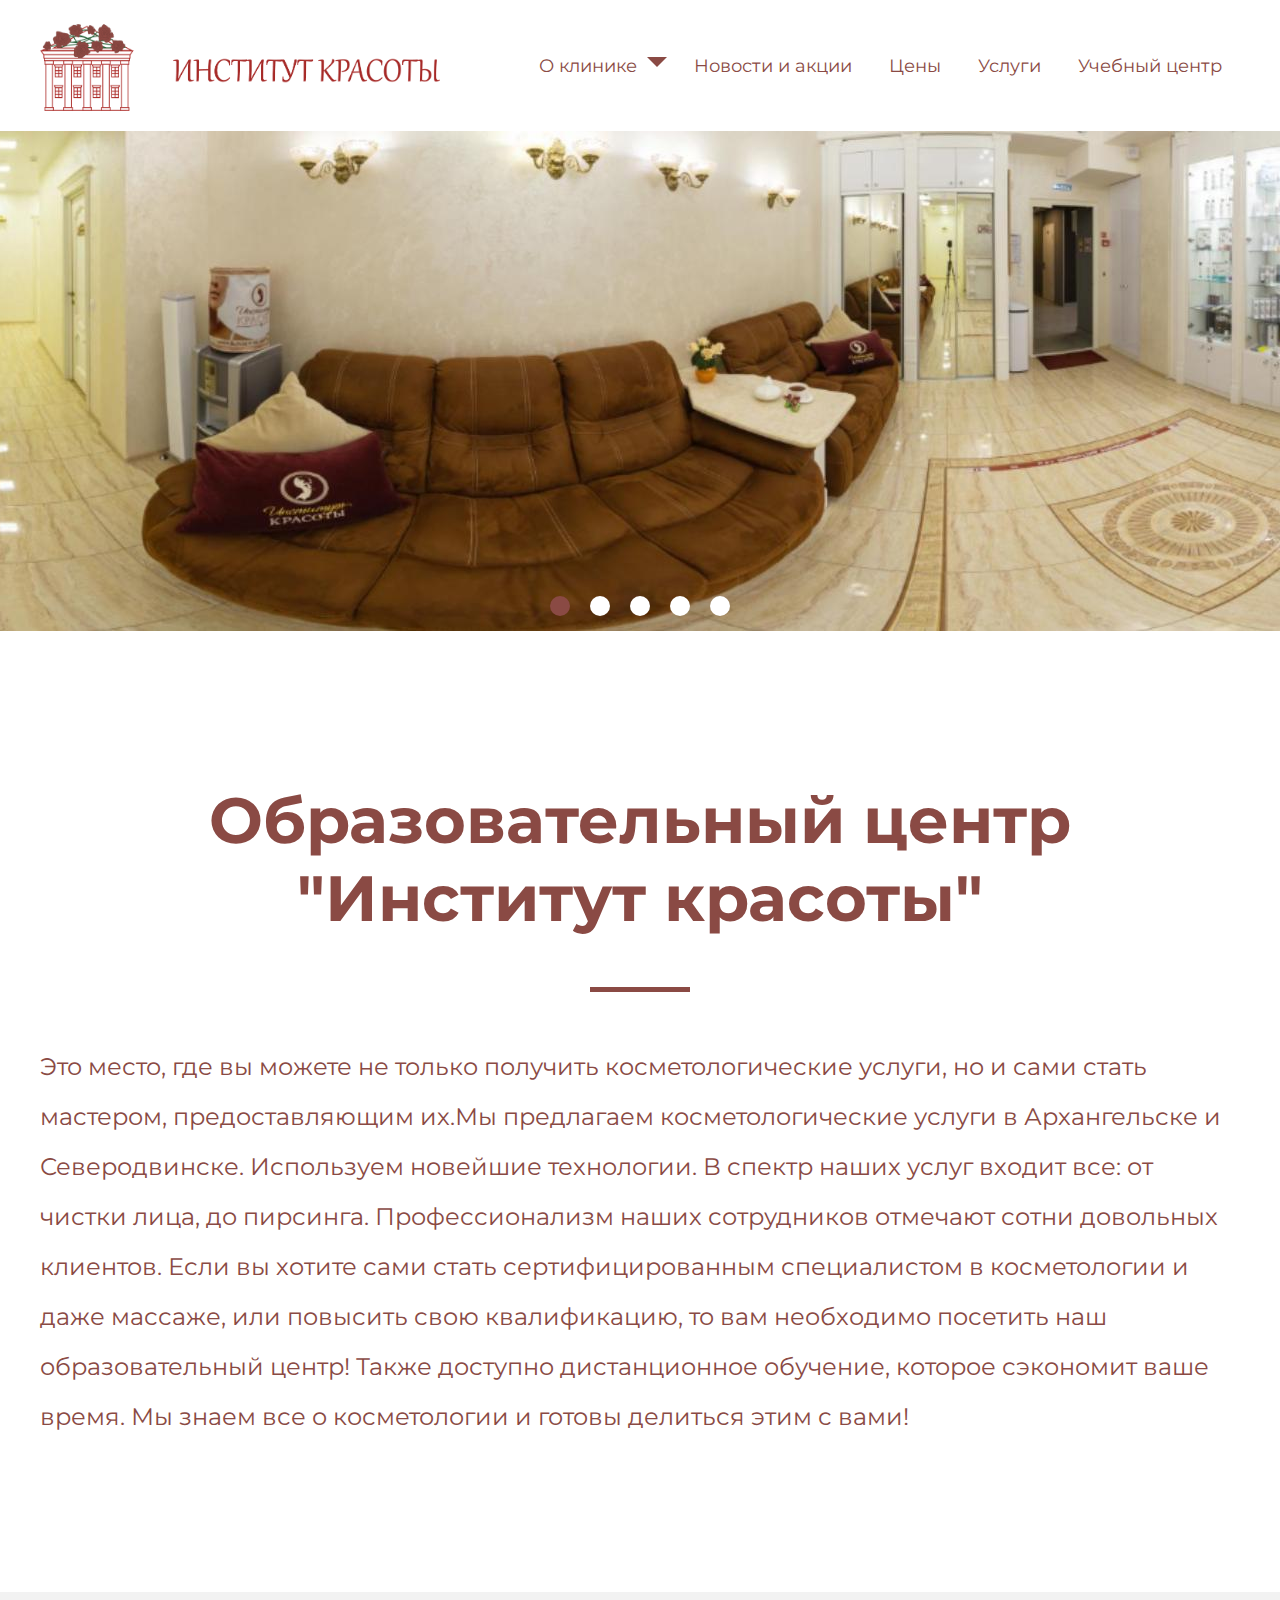
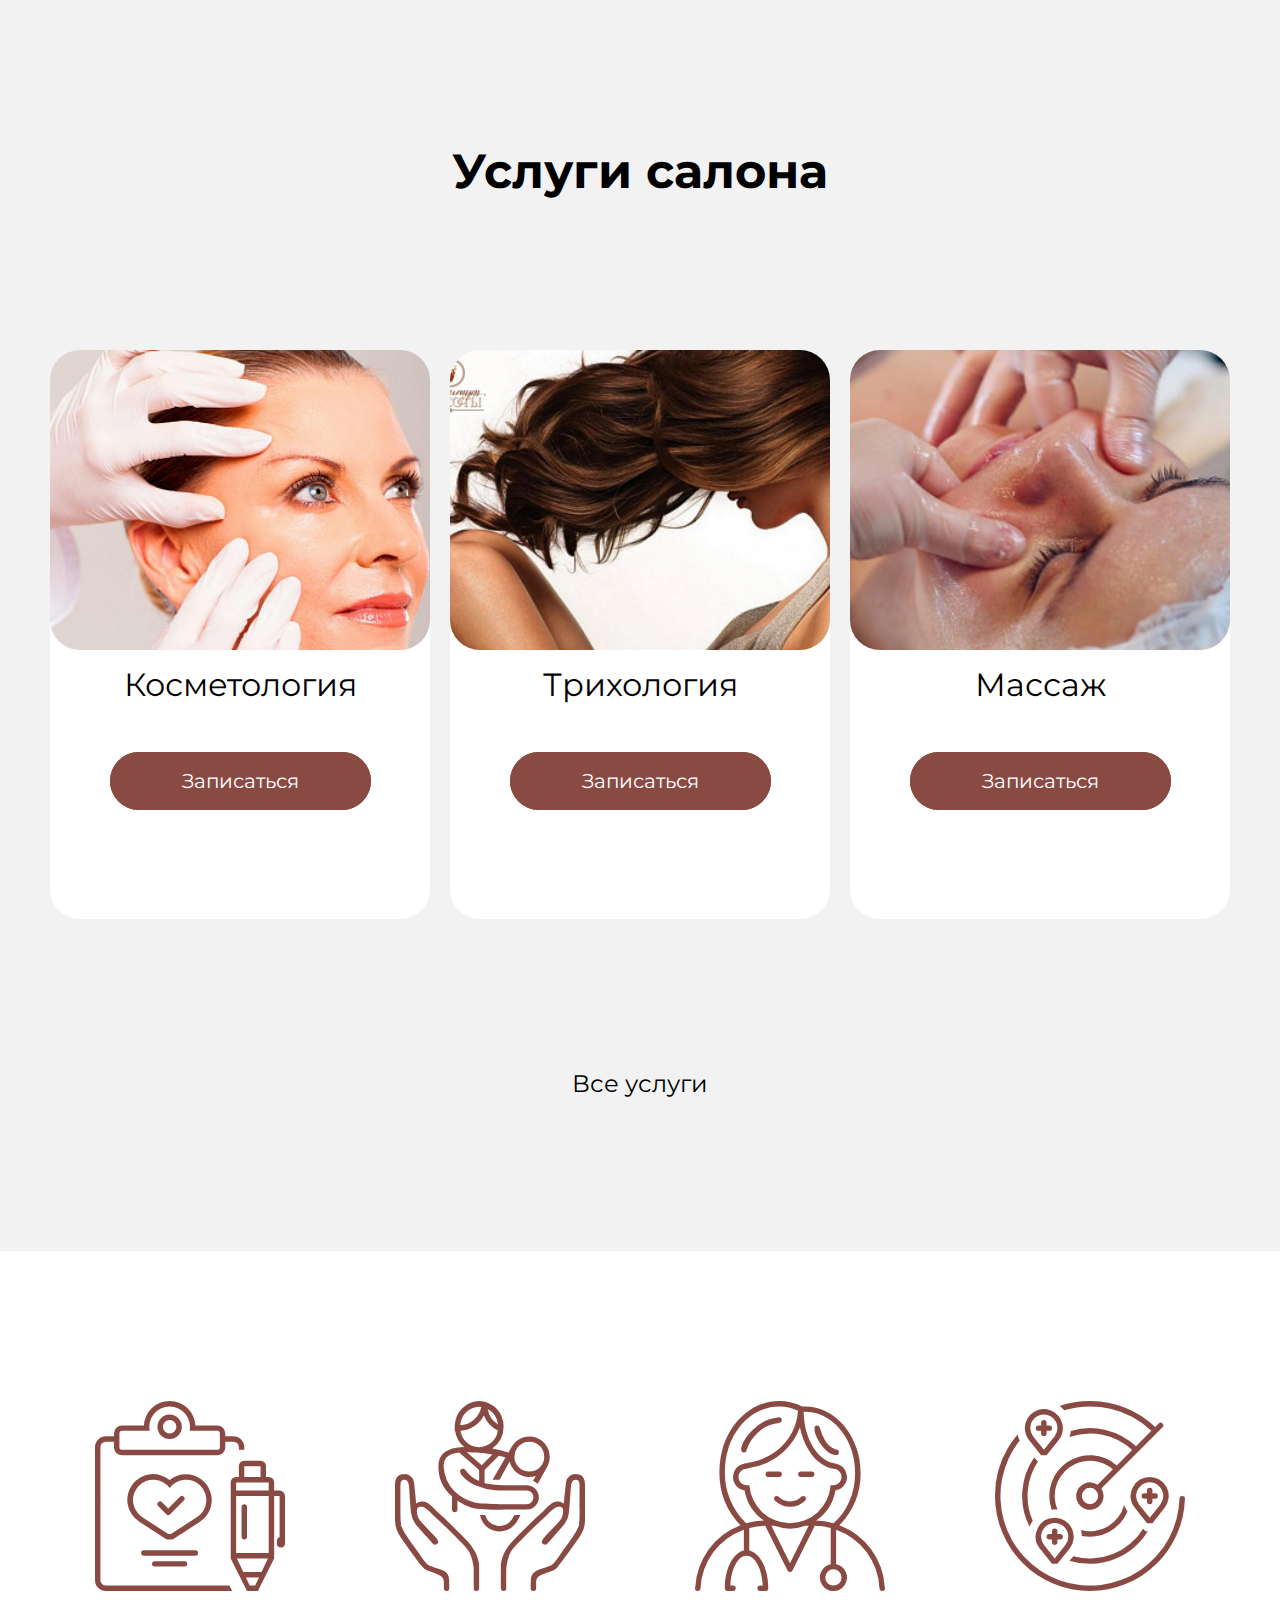
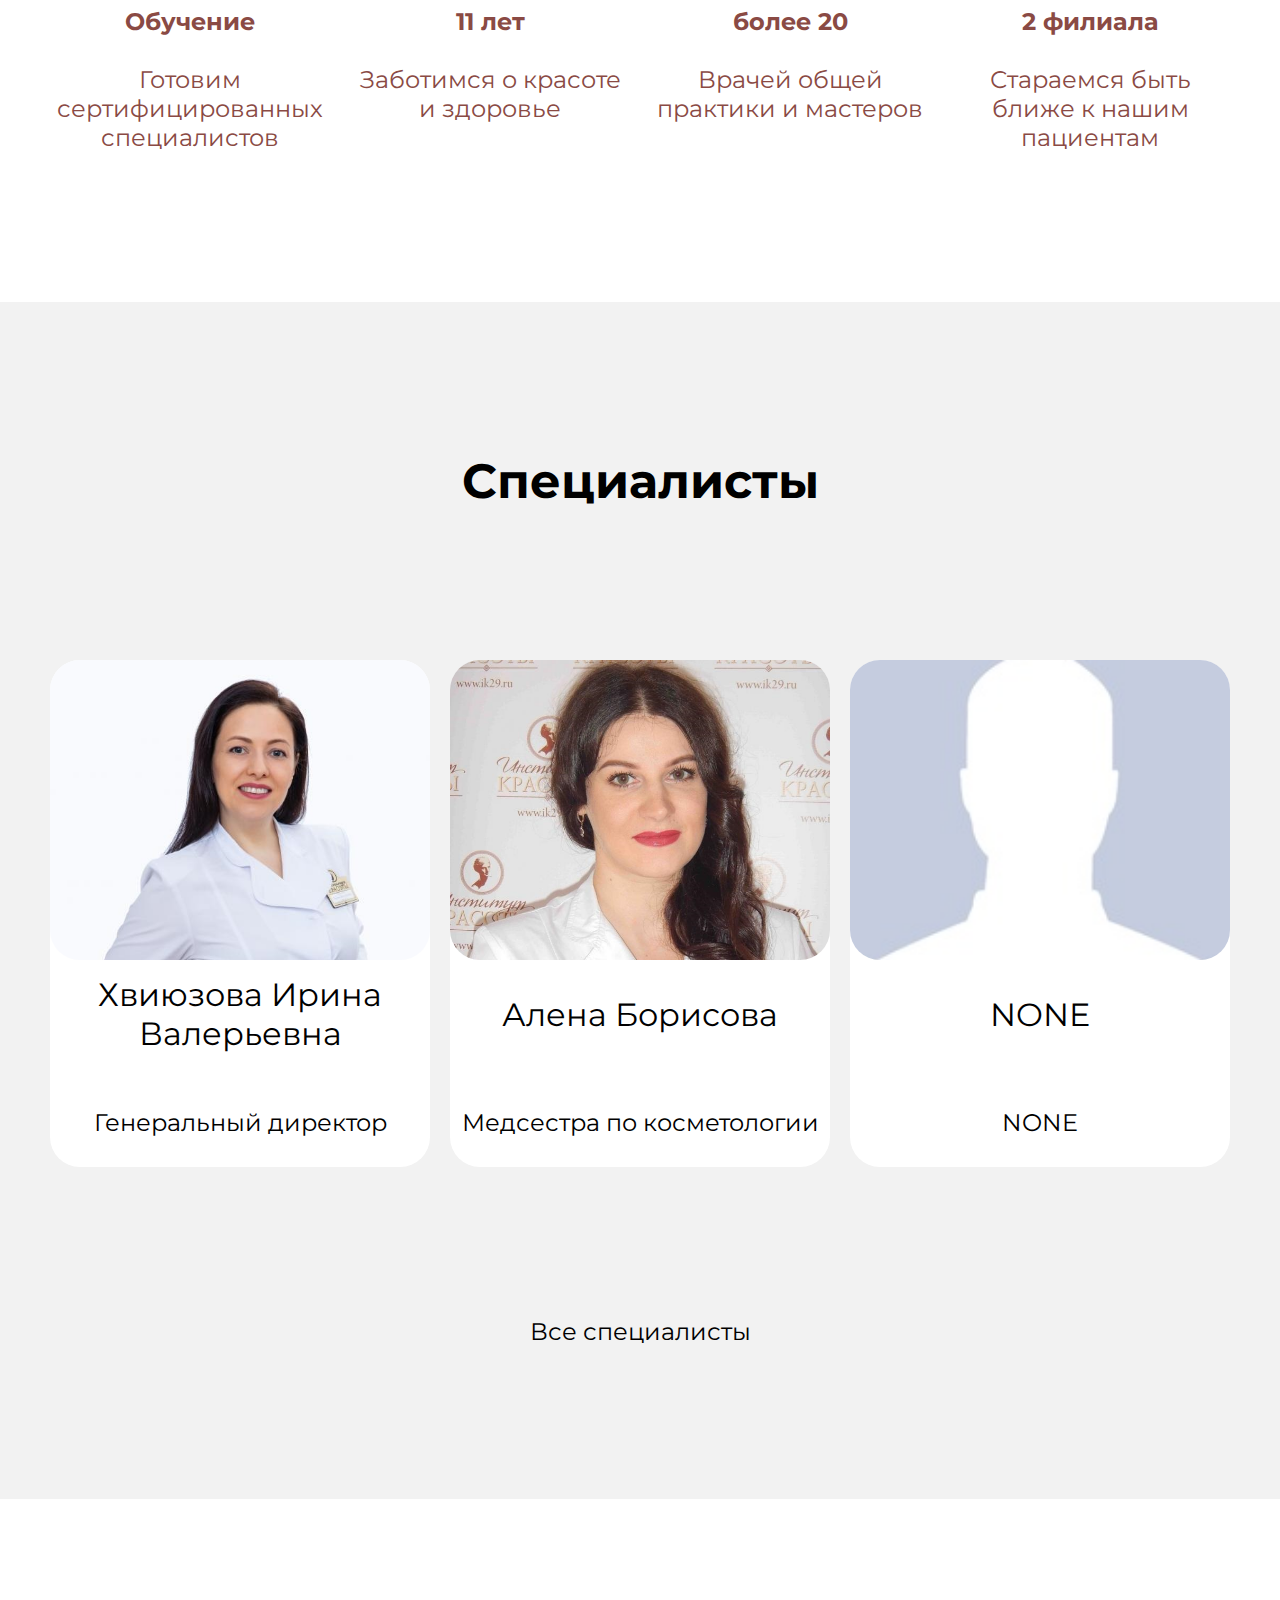
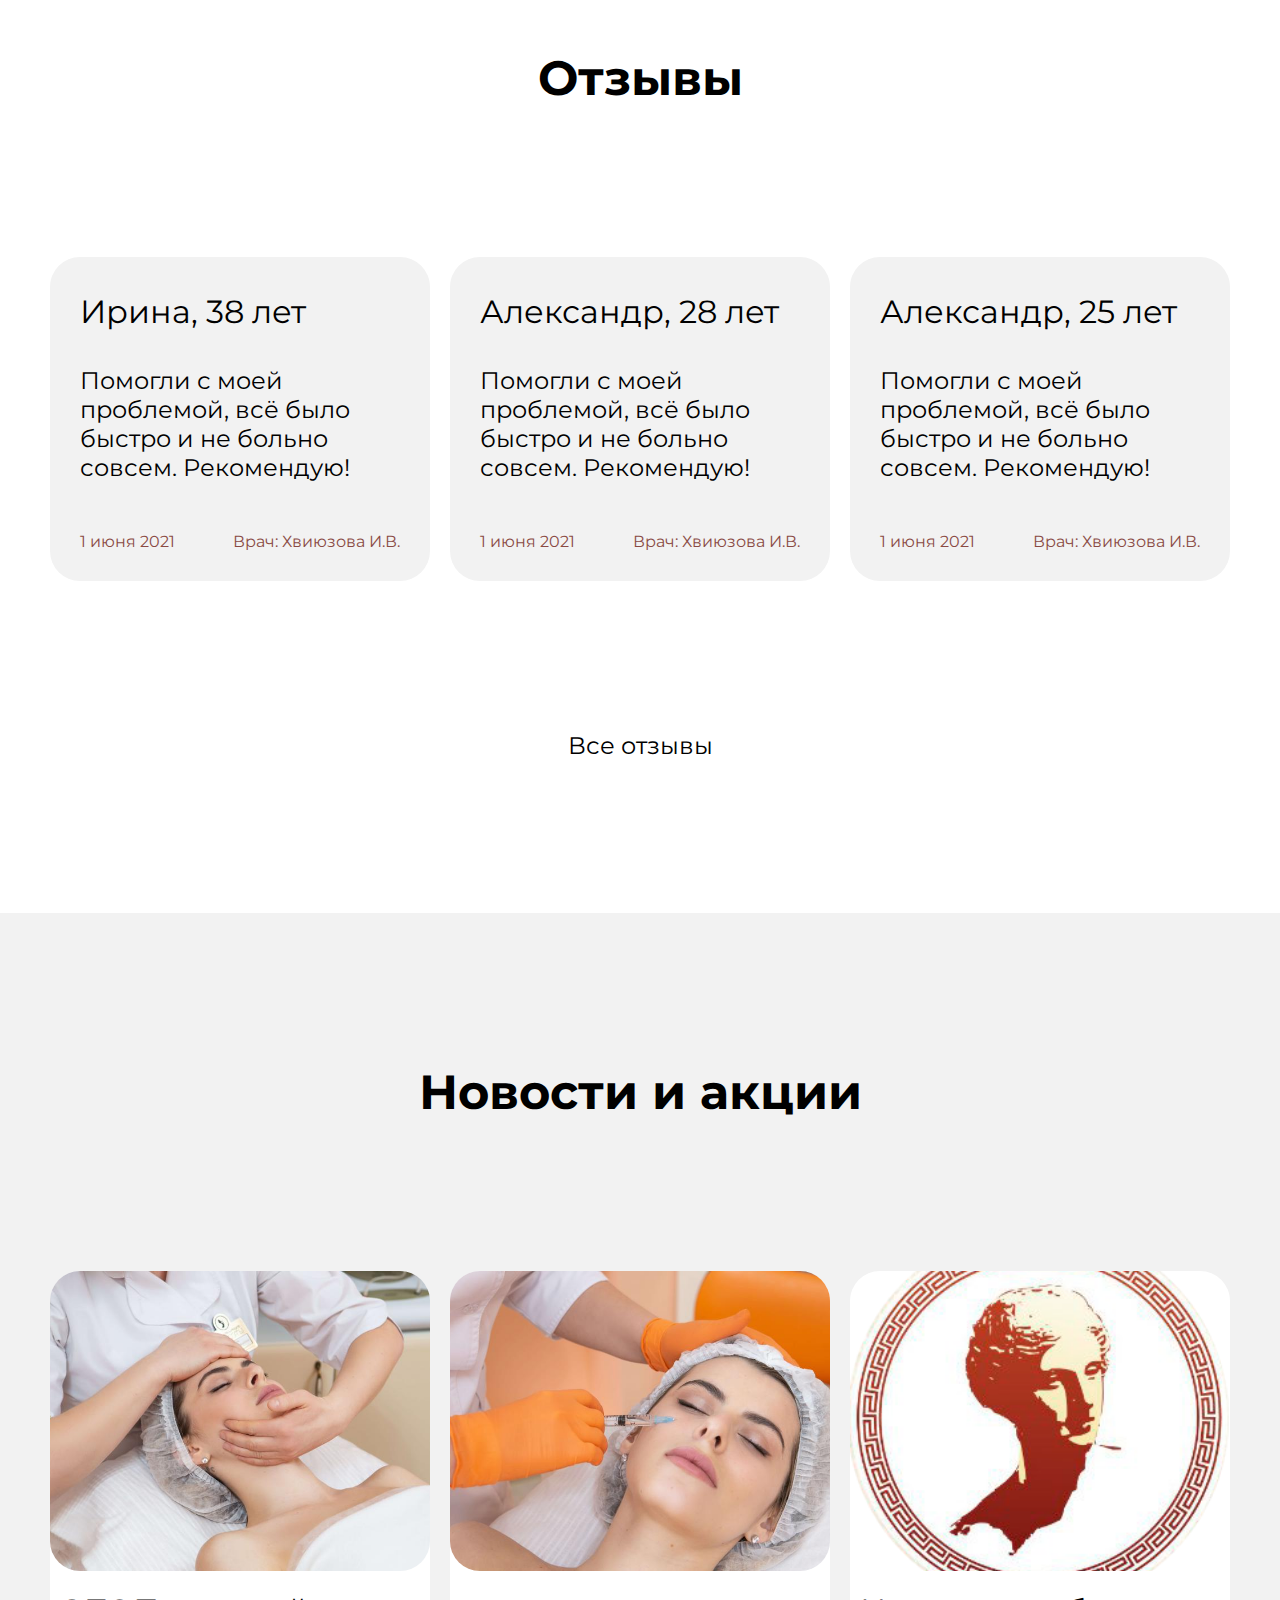
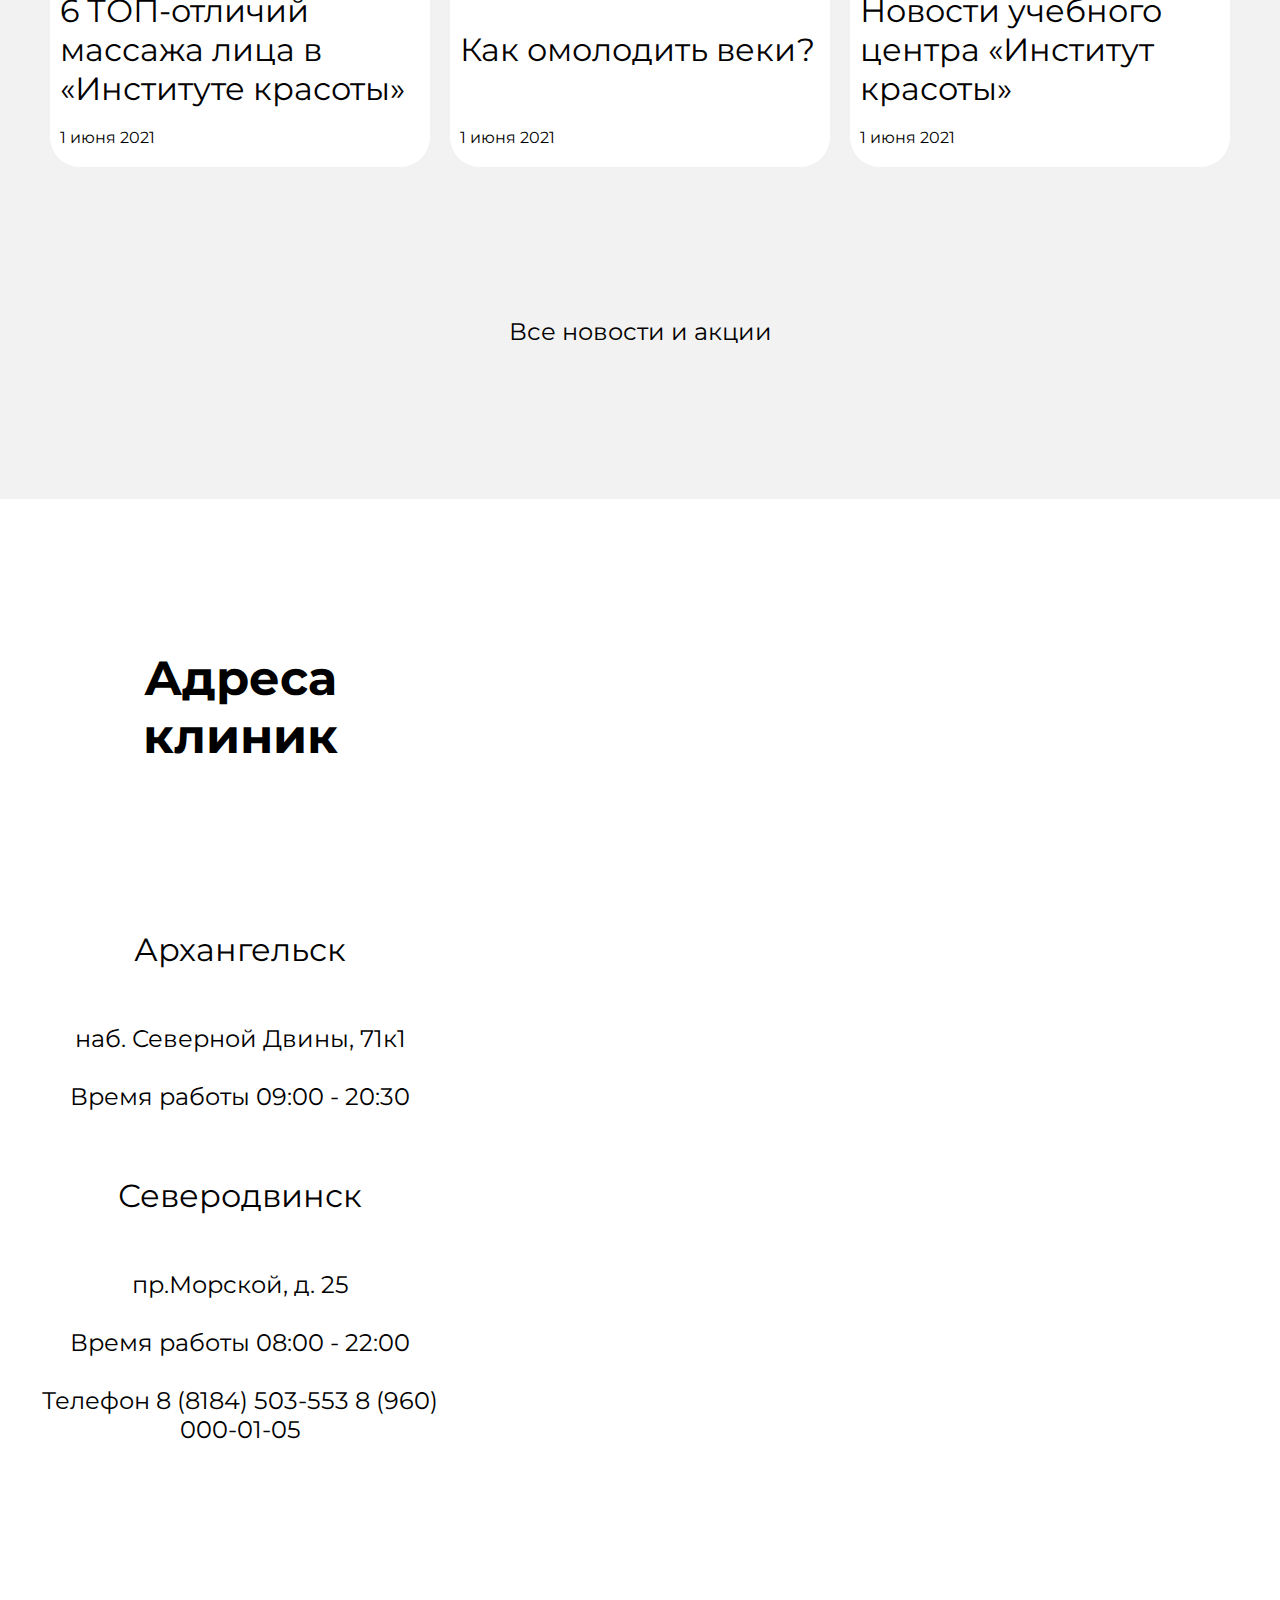
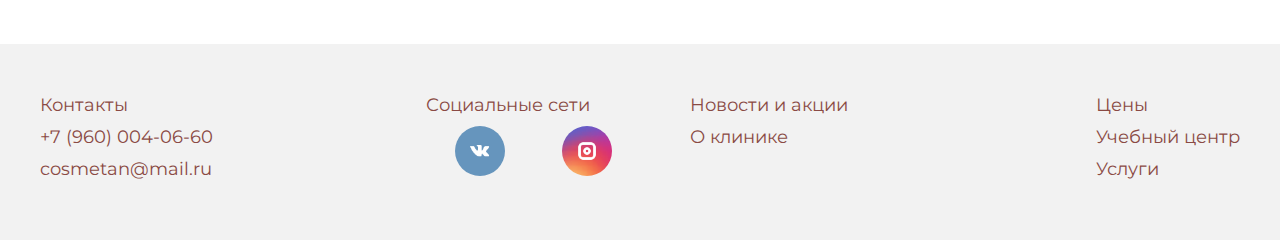
==== index.html @ d661db5d "bugfix2" ====
<!DOCTYPE html>
<html lang="en">
<head>
    <meta charset="UTF-8">
    <meta http-equiv="X-UA-Compatible" content="IE=edge">
    <link rel="stylesheet" href="style.css">
    <link rel="preconnect" href="https://fonts.googleapis.com">
    <link rel="preconnect" href="https://fonts.gstatic.com" crossorigin>
    <link href="https://fonts.googleapis.com/css2?family=Lato:wght@100&family=Montserrat:wght@400;900&display=swap" rel="stylesheet">
    <meta name="viewport" content="width=device-width, initial-scale=1.0">
    <title>Главная</title>
</head>
<body>
    <header>
        <div class="contentup">
            <div class="logo">
                <a href="main.html" class="main_logo"><img src="img/лого.png" alt=""></a>
             </div>
            <nav>
                <ul>
                    <li class="dropdown">
                        <a class="dropbtn" href="#">О клинике</a>
                        <div class="drop-cont">
                            <a href="#about">О клинике</a>
                            <a href="#spec">Специалисты</a>
                            <a href="#adv">Преимущества</a>
                        </div>
                    </li>
                    <li>
                        <a class="def" href="#news">Новости и акции</a>
                    </li>
                    <li>
                        <a class="def" href="">Цены</a>
                    </li>
                    <li>
                        <a class="def" href="#serv">Услуги</a>
                    </li>
                    <li>
                        <a class="def" href="">Учебный центр</a>
                    </li>
                </ul>
            </nav>
        </div>
    </header>

    <section class="container">
        <div class="slider">
            <div class="slider-line">
              <img src="img/image1.jpg" alt="Slide 1">
              <img src="img/image2.jpg" alt="Slide 2">
              <img src="img/image3.jpg" alt="Slide 3">
              <img src="img/image4.jpg" alt="Slide 3">
              <img src="img/image5.jpg" alt="Slide 3">
            </div>
            <div id="navLinks">
                <ul>
                    <li class="itemLinks" id="one"></li>
                    <li class="itemLinks" id="two"></li>
                    <li class="itemLinks" id="three"></li>
                    <li class="itemLinks" id="four"></li>
                    <li class="itemLinks" id="five"></li>
                </ul>
            </div>
        </div>
    </section>

    <section class="aboutCompany" id="about">
        <div class="content">
            <h1>Образовательный центр "Институт красоты"</h1>
            <div class="hr"></div>
            <p>Это место, где вы можете не только получить косметологические услуги, но и сами стать мастером, предоставляющим их.Мы предлагаем косметологические услуги в Архангельске и Северодвинске. Используем новейшие технологии. В спектр наших услуг входит все: от чистки лица, до пирсинга. Профессионализм наших сотрудников отмечают сотни довольных клиентов. Если вы хотите сами стать сертифицированным специалистом в косметологии и даже массаже, или повысить свою квалификацию, то вам необходимо посетить наш образовательный центр! Также доступно дистанционное обучение, которое сэкономит ваше время. Мы знаем все о косметологии и готовы делиться этим с вами!</p>
        </div>
    </section>

    <section class="services" id="serv">
        <div class="content" id="grey">
            <h2>Услуги салона</h2>
            <div class="cards">
                <div class="card">
                    <div class="card-img">
                        <img src="img/card-img-1.jpeg" alt="">
                    </div>
                    <div class="card-h">
                        <h3>Косметология</h3>
                    </div>
                    <div class="but-cont">
                        <a href="" class="card-button">Записаться</a>
                    </div>
                </div>

                <div class="card">
                    <div class="card-img">
                        <img src="img/card-img-2.jpeg" alt="">
                    </div>
                    <div class="card-h">
                        <h3>Трихология</h3>
                    </div>
                    <div class="but-cont">
                        <a href="" class="card-button">Записаться</a>
                    </div>
                </div>

                <div class="card">
                    <div class="card-img">
                        <img src="img/card-img-3.jpeg" alt="">
                    </div>
                    <div class="card-h">
                        <h3>Массаж</h3>
                    </div>
                    <div class="but-cont">
                        <a href="" class="card-button">Записаться</a>
                    </div>
                </div>
            </div>
            <div class="all-but">
                <a href="">Все услуги</a>
                <div class="hr"></div>
            </div>
        </div>
    </section>

    <section class="advantages" id="adv">
        <div class="content">
            <div class="adv">
                <div class="adv-img">
                    <img src="img/adv-1.svg" alt="">
                </div>
                <div class="adv-text">
                    <b>Обучение</b><br><br>Готовим сертифицированных специалистов
                </div>
            </div>
            <div class="adv">
                <div class="adv-img">
                    <img src="img/adv-4.svg" alt="">
                </div>
                <div class="adv-text">
                    <b>11 лет</b><br><br>Заботимся о красоте и здоровье
                </div>
            </div>
            <div class="adv">
                <div class="adv-img">
                    <img src="img/adv-3.svg" alt="">
                </div>
                <div class="adv-text">
                    <b>более 20</b><br><br>Врачей общей практики и мастеров
                </div>
            </div>
            <div class="adv">
                <div class="adv-img">
                    <img src="img/adv-2.svg" alt="">
                </div>
                <div class="adv-text">
                    <b>2 филиала</b><br><br>Стараемся быть ближе к нашим пациентам
                </div>
            </div>
        </div>
    </section>

    <section class="specials" id="spec">
        <div class="content" id="grey">
            <h2>Специалисты</h2>
            <div class="cards">
                <div class="card">
                    <div class="card-img">
                        <img src="img/spec-img-1.jpg" alt="">
                    </div>
                    <div class="card-h">
                        <h3>Хвиюзова Ирина Валерьевна</h3>
                    </div>
                    <div class="card-p">
                        <p>Генеральный директор</p>
                    </div>
                </div>

                <div class="card">
                    <div class="card-img">
                        <img src="img/spec-img-2.jpg" alt="">
                    </div>
                    <div class="card-h">
                        <h3>Алена Борисова</h3>
                    </div>
                    <div class="card-p">
                        <p>Медсестра по косметологии</p>
                    </div>
                        
                </div>

                <div class="card">
                    <div class="card-img">
                        <img src="img/spec-img-3.jpg" alt="">
                    </div>
                    <div class="card-h">
                        <h3>NONE</h3>
                    </div>
                    <div class="card-p">
                        <p>NONE</p>
                    </div>
                </div>
            </div>
            <div class="all-but">
                <a href="">Все специалисты</a>
                <div class="hr"></div>
            </div>
        </div>
    </section>

    <section class="reviews">
        <div class="content">
            <h2>Отзывы</h2>
            <div class="cards">
                <div class="card" id="grey">
                    <div class="card-h">
                        <h3>Ирина, 38 лет</h3>
                    </div>
                    <div class="card-p">
                        <p>Помогли с моей проблемой, всё было быстро и не больно совсем. Рекомендую!</p>
                    </div>
                    <div class="dataAndName">
                        <p class="mini-text">1 июня 2021</p>
                        <p class="mini-text">Врач: Хвиюзова И.В.</p>
                    </div>
                </div>
                <div class="card" id="grey">
                    <div class="card-h">
                        <h3>Александр, 28 лет</h3>
                    </div>
                    <div class="card-p">
                        <p>Помогли с моей проблемой, всё было быстро и не больно совсем. Рекомендую!</p>
                    </div>
                    <div class="dataAndName">
                        <p class="mini-text">1 июня 2021</p>
                        <p class="mini-text">Врач: Хвиюзова И.В.</p>
                    </div>
                </div>
                <div class="card" id="grey">
                    <div class="card-h">
                        <h3>Александр, 25 лет</h3>
                    </div>
                    <div class="card-p">
                        <p>Помогли с моей проблемой, всё было быстро и не больно совсем. Рекомендую!</p>
                    </div>
                    <div class="dataAndName">
                        <p class="mini-text">1 июня 2021</p>
                        <p class="mini-text">Врач: Хвиюзова И.В.</p>
                    </div>
                </div>

            </div>
            <div class="all-but">
                <a href="">Все отзывы</a>
                <div class="hr"></div>
            </div>
        </div>
    </section>

    <section class="news" id="news">
        <div class="content" id="grey">
            <h2>Новости и акции</h2>
            <div class="cards">
                <div class="card">
                    <div class="card-img">
                        <img src="img/news-img-1.jpg" alt="">
                    </div>
                    <div class="card-h">
                        <h3>6 ТОП-отличий массажа лица в «Институте красоты»</h3>
                    </div>
                    <div class="data">
                        <p class="mini-text">1 июня 2021</p>
                    </div>
                </div>
                <div class="card">
                    <div class="card-img">
                        <img src="img/news-img-2.jpg" alt="">
                    </div>
                    <div class="card-h">
                        <h3>Как омолодить веки?</h3>
                    </div>
                    <div class="data">
                        <p class="mini-text">1 июня 2021</p>
                    </div>
                </div>
                <div class="card">
                    <div class="card-img">
                        <img src="img/news-img-3.jpg" alt="">
                    </div>
                    <div class="card-h">
                        <h3>Новости учебного центра «Институт красоты»</h3>
                    </div>
                    <div class="data">
                        <p class="mini-text">1 июня 2021</p>
                    </div>
                </div>
            </div>
            <div class="all-but">
                <a href="">Все новости и акции</a>
                <div class="hr"></div>
            </div>
        </div>
    </section>

    <section class="adress">
        <div class="content">
            <div class="adr-text">
                <h2>Адреса клиник</h2>
                <div class="adr1">
                    <div class="card-h">
                        <h3>Архангельск</h3>
                    </div>
                    <div class="card-p">
                        <p>наб. Северной Двины, 71к1<br><br>

                            Время работы
                            09:00 - 20:30</p>
                    </div>
                </div>
                <div class="adr2">
                    <div class="card-h">
                        <h3>Северодвинск</h3>
                    </div>
                    <div class="card-p">
                        <p>пр.Морской, д. 25<br><br>

                            Время работы
                            08:00 - 22:00<br><br>
                            
                            Телефон
                            8 (8184) 503-553
                            8 (960) 000-01-05</p>
                    </div>
                </div>
            </div>
            <div class="adr-map">
                <script type="text/javascript" charset="utf-8" async src="https://api-maps.yandex.ru/services/constructor/1.0/js/?um=constructor%3Aec0ab8ac91f33d7d36b836fcf4113d2501259d5ebb3d8e4cb9d36748457c3124&amp;width=100%&amp;height=750&amp;lang=ru_RU&amp;scroll=true"></script>
            </div>
        </div>
    </section>

    <footer>
        <div class="content">
            <div class="left">
                <div class="contacts">
                    <p>Контакты</p>
                    <p>+7 (960) 004-06-60</p>
                    <p>cosmetan@mail.ru</p>
                </div>
                <div class="social">
                    <p>Социальные сети</p>
                    <div class="imgs">
                        <div class="soc-img">
                            <img src="img/вк.png" alt="">
                        </div>
                        <div class="soc-img">
                            <img src="img/инст.png" alt="">
                        </div>
                    </div>

                </div>
            </div>
            <div class="right">
                <div class="navig">
                    <a href="">Новости и акции</a>
                    <a href="">О клинике</a>
                </div>
                <div class="navig">
                    <a href="">Цены</a>
                    <a href="">Учебный центр</a>
                    <a href="">Услуги</a>
                </div>
            </div>
        </div>
    </footer>
<script src="js/script.js"></script>
</body>
</html>
---- style.css ----
*{
    padding: 0;
    margin: 0;
    font-family: 'Montserrat';
    scroll-behavior:smooth;
}

img{
    object-fit: cover;
    -khtml-user-select: none;
    -o-user-select: none;
    -moz-user-select: none;
    -webkit-user-select: none;
    user-select: none;
}

.logo img{
    object-fit: fill;
}

body{
    overflow-x: hidden;
}
.content{
    padding: 150px 160px 150px 160px;
}

.dropbtn {
    color: #8A4A44;
    font-size: 24px;
    border: none;
    text-decoration: none;
    transition: 0.5s;
}

.dropdown {
    position: relative;
    display: inline-block;
}

.drop-cont {
    display: none;
    position: absolute;
    background-color: #ffffff;
    min-width: 100%;
    box-shadow: 0px 0px 4px 2px rgba(0, 0, 0, 0.2);
    z-index: 1;
}

.drop-cont a {
    font-size: 24px;
    color: #8A4A44;
    padding: 5px;
    text-decoration: none;
    display: block;
    transition: 0.5s;
}

.drop-cont a:hover {background-color: #ddd;}

.dropdown:hover .drop-cont {display: block;}

.dropdown:hover .dropbtn, li:hover .def{color: #000000;}

.dropdown::after{
    content: ''; 
    position: relative;
    right: -10px;
    top: 10px;
    border: 10px solid transparent;
    border-top: 10px solid #8A4A44;
}

a{
    text-decoration: none;
}

li a{
    color: #8A4A44;
    font-size: 24px;
    transition: 0.5s;
    margin: auto;
}

ul{
    display: flex;
    height: 100%;
    white-space: nowrap;
}

li{
    list-style-type: none;
    padding: 16px;
    display: inline-block;
    margin: auto;
}

.logo img{
    height: auto;
    width: 600px;
}

.logo{
    width: 40%;
    padding-top: 20px;
    padding-bottom: 20px;
}

nav{
    width: 60%;
    text-align: center;
    padding-top: 20px;
    padding-bottom: 20px;
}

.drop-cont a{
    text-align: left;
}

header .contentup{
    padding-top: 10px;
    padding-bottom: 10px;
    display: flex;
    justify-content: space-between;
    padding: 0 160px 0 160px;
    height: auto;
}

.slider{
    width: 100vw;
    height: 500px;
    white-space:nowrap;
    min-width: 100vw;
    overflow-x: hidden;
}

.slider-line img{
    width: 100vw;
    min-width: 100vw;
    object-fit: cover
}

.slider-line{
    width: 500%;
    height: 500px;
    display: flex;
    position: relative;
    left: 0 ;
    transition: all ease 1s;
}

#navLinks {
    text-align: center;
    width: 100%;
    position: absolute;
    z-index: 1;
    top: 580px;
}
#navLinks ul {
    margin: 0px;
    padding: 0px;
    display: inline-block;
    margin-top: 6px;
}
#navLinks ul li {
    float: left;
    text-align: center;
    margin: 10px;
    list-style: none;
    cursor: pointer;
    background-color: #ffffff;
    padding: 10px;
    border-radius: 50%;
}

h1{
    font-size: 64px;
    text-align: center;
    color: #8A4A44;
}

.hr{
    width: 100px;
    height: 5px;
    background-color: #8A4A44;
    margin-left: auto;
    margin-right: auto;
    margin-top: 50px;
    margin-bottom: 50px;
}

p{
    font-size: 24px;
    color: #8A4A44;
}

.aboutCompany .content p{
    line-height: 50px;
}

h2{
    font-size: 48px;
    text-align: center;
    color: #000000;
    margin-bottom: 150px;
}

#grey{
    background-color: #F2F2F2;
}

.cards{
    display: flex;
    height: auto;
    justify-content: space-between;
}

.card, .card-img{
    border-radius: 30px;
}

.card-img{
    overflow: hidden;
    height: 300px;
    width: 100%;
}

.card-img img:hover{
    height: 110%;
    width: 110%;
    transition: 1s;

}

.card-img img{
    height: 100%;
    width: 100%;
    transition: 1s;
}


.card{
    background-color: #ffffff;
    width: 450px;
    display: flex;
    flex-direction: column;
    justify-content: space-between;
}

.card-h{
    text-align: center;
}

h3{
    font-size: 32px;
    font-weight: normal;
    padding: 15px 0 15px 0;
}

.but-cont{
    width: 100%;
    height: 150px;
    text-align: center;
    padding-top: 50px;
}

.card-button:hover{
    background-color: #ffffff;
    color: #000000;
    transition: 0.5s;
}

.card-button{
    background-color: #8A4A44;
    font-size: 20px;
    border: solid #8A4A44 2px;
    text-align: center;
    width: 250px;
    height: 50px;
    padding: 15px 70px 15px 70px;
    color: #ffffff;
    border-radius: 30px;
    transition: 0.5s;
}

.all-but{
    font-size: 24px;
    text-align: center;
    margin-top: 150px;
}

.all-but a{
    color: #000000;
}

.all-but .hr{
    background-color: #000000;
    margin: 0;
    margin-left: auto;
    margin-right: auto;
    width: 0;
    height: 3px;
    transition: 0.5s;
}

.all-but:hover > .hr{
    width: 135px;
    transition: 0.5s;
}

.adv-img img{
    background-color: #8A4A44;
    width: 190px;
}

.advantages .content{
    display: flex;
    text-align: center;
    justify-content: space-between;
    color: #8A4A44;
    font-size: 24px;
}

.adv{
    height: auto;
    width: 100%;
}

.adv-text{
    margin-top: 10px;
}

.card-p p{
    color: #000000;
    text-align: center;
    margin-top: 40px;
    padding-bottom: 30px;
}

.specials .hr{
    width: 0;
}

.specials .all-but:hover > .hr{
    width: 220px;
    transition: 0.5s;
}


.reviews .card-p p, .reviews .card-h{
    text-align: left;
    padding-left: 30px;
    padding-top: 20px;
    padding-right: 30px;
}

.reviews .card-p p{
    margin-top: 0;
}

.reviews .cards{
    height: auto;
}

.mini-text{
    font-size: 16px;
}

.dataAndName{
    display: flex;
    justify-content: space-between;
    padding-left: 30px;
    padding-right: 30px;
    margin-top: 20px;
    padding-bottom: 30px;
}

.reviews .hr{
    width: 0;
}

.reviews .all-but:hover > .hr{
    width: 145px;
    transition: 0.5s;
}


.news .card-h{
    text-align: left;
    padding-left: 10px;
    padding-top: 5px;
    padding-right: 10px;
}

.news .mini-text{
    color: #000000;
    padding-left: 10px;
    padding-top: 5px;
    padding-right: 10px;
    padding-bottom: 20px;
}

.news .hr{
    width: 0;
}

.news .all-but:hover > .hr{
    width: 260px;
    transition: 0.5s;
}


.adr1{
    margin-bottom: 50px;
}

.adr-text, .adr-map{
    width: 50%;
}

.adr-map iframe{
    height: 100%;
}


.adress .content{
    display: flex;
    justify-content: space-between;
}

.adress p{
    padding-bottom: 0;
}

footer{
    background-color: #F2F2F2;
}

footer .content{
    display: flex;
    justify-content: space-between;
    padding-top: 50px;
    padding-bottom: 50px;
}

footer .left, footer .right{
    display: flex;
    justify-content: space-between;
    width: 50%;
}

footer .imgs{
    display: flex;
    justify-content: space-around;
}

.contacts p, .social p{
    padding-bottom: 10px;
    padding-right: 50px;
}

.soc-img img{
    border-radius: 300px;
    width: 50px;
}

.navig{
    padding-left: 50px;
    display: flex;
    flex-direction: column;
}

.right a{
    color: #8A4A44;
    font-size: 24px;
    padding-bottom: 10px;
}

@media(max-width: 1800px){
    .logo img{
        width: 400px;
        height: 100%;
    }
    header a, header p, footer p, footer .right a, header .dropdown a{
        font-size: 20px;
    }
    .card{
        margin-left: 10px;
        margin-right: 10px;
    }
}

@media(max-width: 1690px) {
    .adv{
        margin-left: 10px;
        margin-right: 10px;
    }
    header a, header p, footer p, footer .right a, header .dropdown a{
        font-size: 18px;
    }

    .adr-text, .adr-map{
        margin-left: auto;
        margin-right: auto;
        margin-bottom: 50px;
        width: 50%;
    }
    .card img{
        width: 100%;
    }
    .adr-map{
        width: 100%;
    }
}

@media(max-width: 1440px){
    .content, header .contentup{
        padding-left: 40px;
        padding-right: 40px;
    }

}

@media(max-width: 1200px){
    .contentup{
        flex-direction: column;
        height: auto;
    }
    nav{
        width: 100%;
    }
    .logo{
        display: none;
        position: absolute;
    }
    #navLinks{
        top: 550px;
    }
    .left, .right{
        flex-direction: column;
        height: auto;
    }
    .left p{
        padding-bottom: 20px;
    }
    .contacts{
        margin-bottom: 20px;
    }
    .imgs{
        width: 50%;
    }
}

@media(max-width: 1000px){
    ul{
        flex-direction: column;
        height: auto;
    }
    li{
        margin-left: 0;
        margin-right: 0;
    }
    .drop-cont a{
        text-align: center;
        padding: 15px;
    }
    li a.def{
        width: 100%;
        display:block;
    }
    #navLinks{
        top: 750px;
    }
    #navLinks ul li{
        padding: 15px;
    }
    .card{
        width: 80%;
        margin-left: auto;
        margin-right: auto;
        margin-bottom: 20px;
    }
    .card-button{
        padding-top: 30px;
        padding-bottom: 30px;
        padding-left: 80px;
        padding-right: 80px;
        font-size: 25px;
    }
    .cards, .advantages .content{
        flex-direction: column;
        height: auto;
    }
}

@media(max-width: 750px){
    h1{
        font-size: 50px;
    }
    .adv-img img{
        width: 200px;
    }
    .content{
        padding-left: 0;
        padding-right: 0;
    }
    .adv{
        width: 100%;
    }
    .adr-text{
        width: 100%;
    }
}

@media(max-width: 650px){
    footer .content{
        padding-left: 10px;
        padding-right: 10px;
    }
    .left p{
        padding-right: 0;
    }
}

@media(max-width: 570px){
    h1{
        font-size: 40px;
    }
}

@media(max-width: 550px){
    .card-button{
        padding-left: 20px;
        padding-right: 20px;
    }
}

@media(max-width: 470px){
    h2{
        font-size: 30px;
    }
    h1{
        font-size: 35px;
    }
}

@media(max-width: 360px){
    h1{
        font-size: 23px;
    }
}
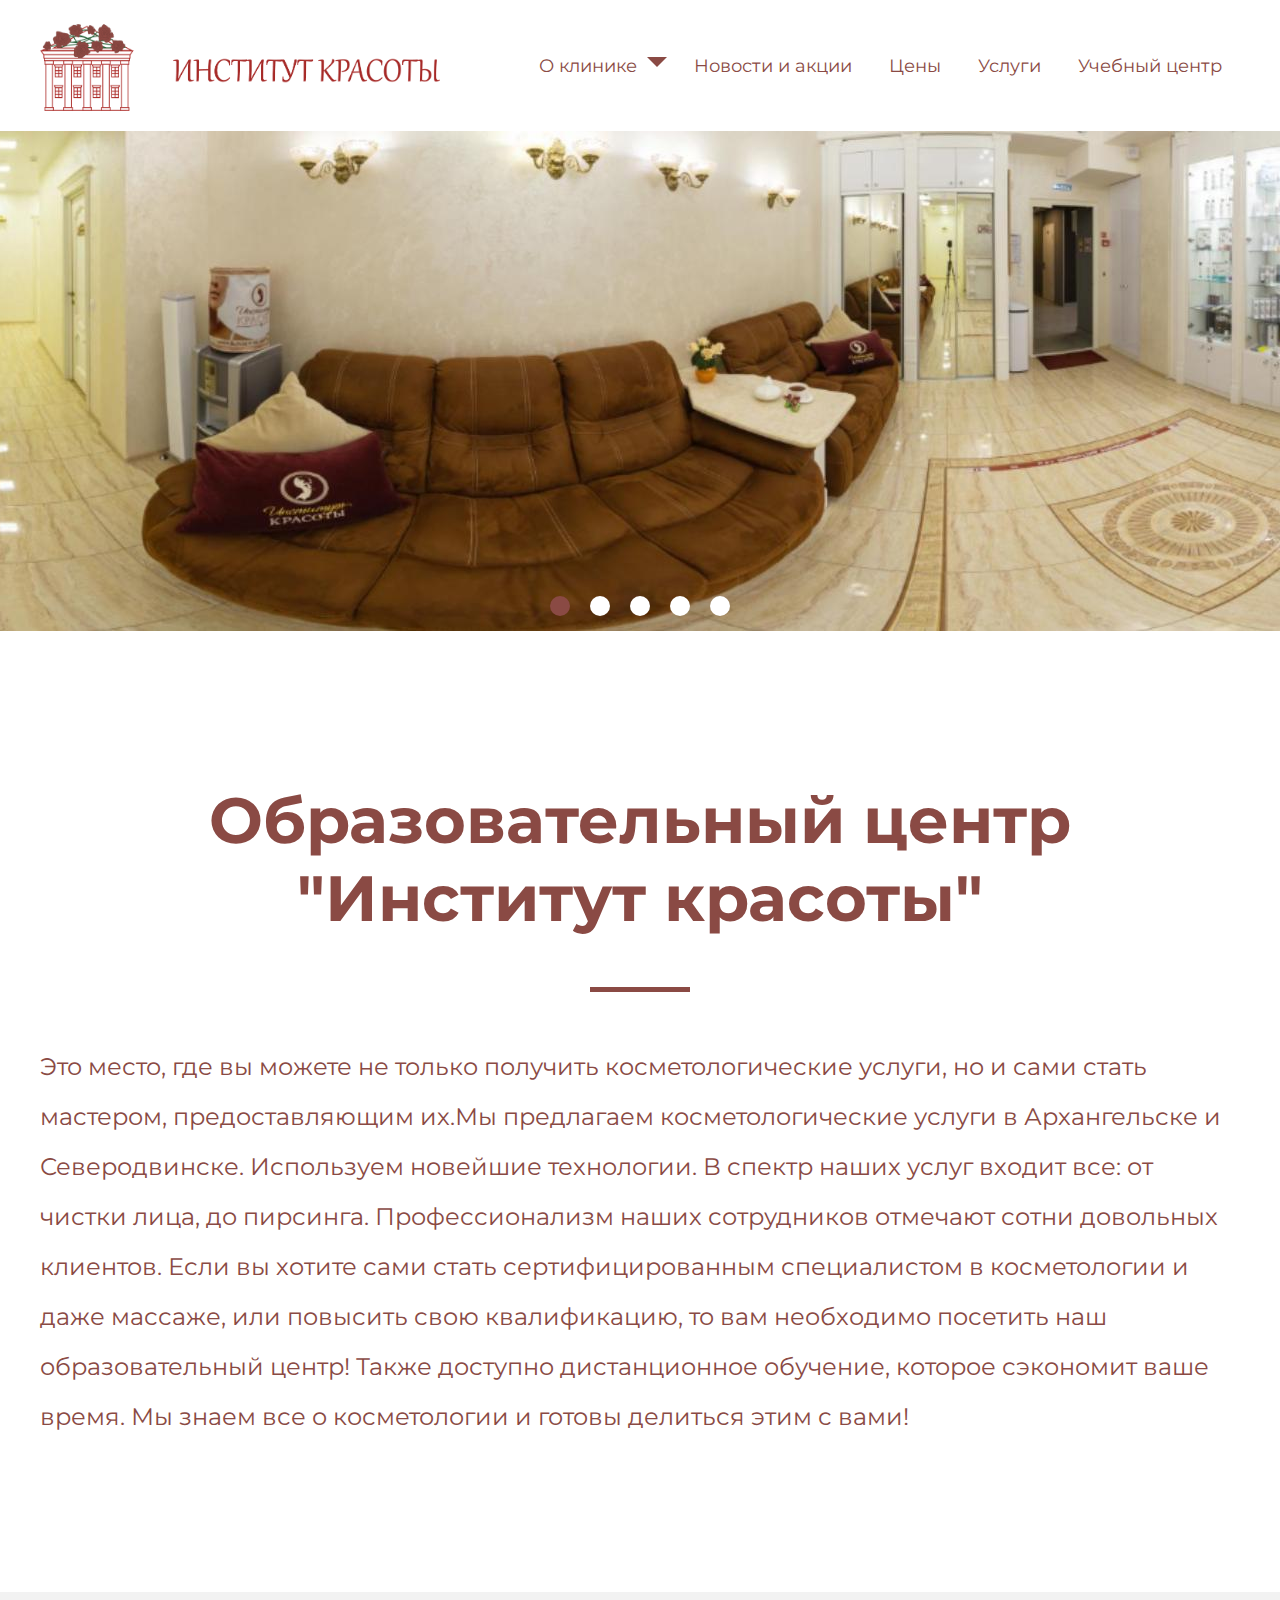
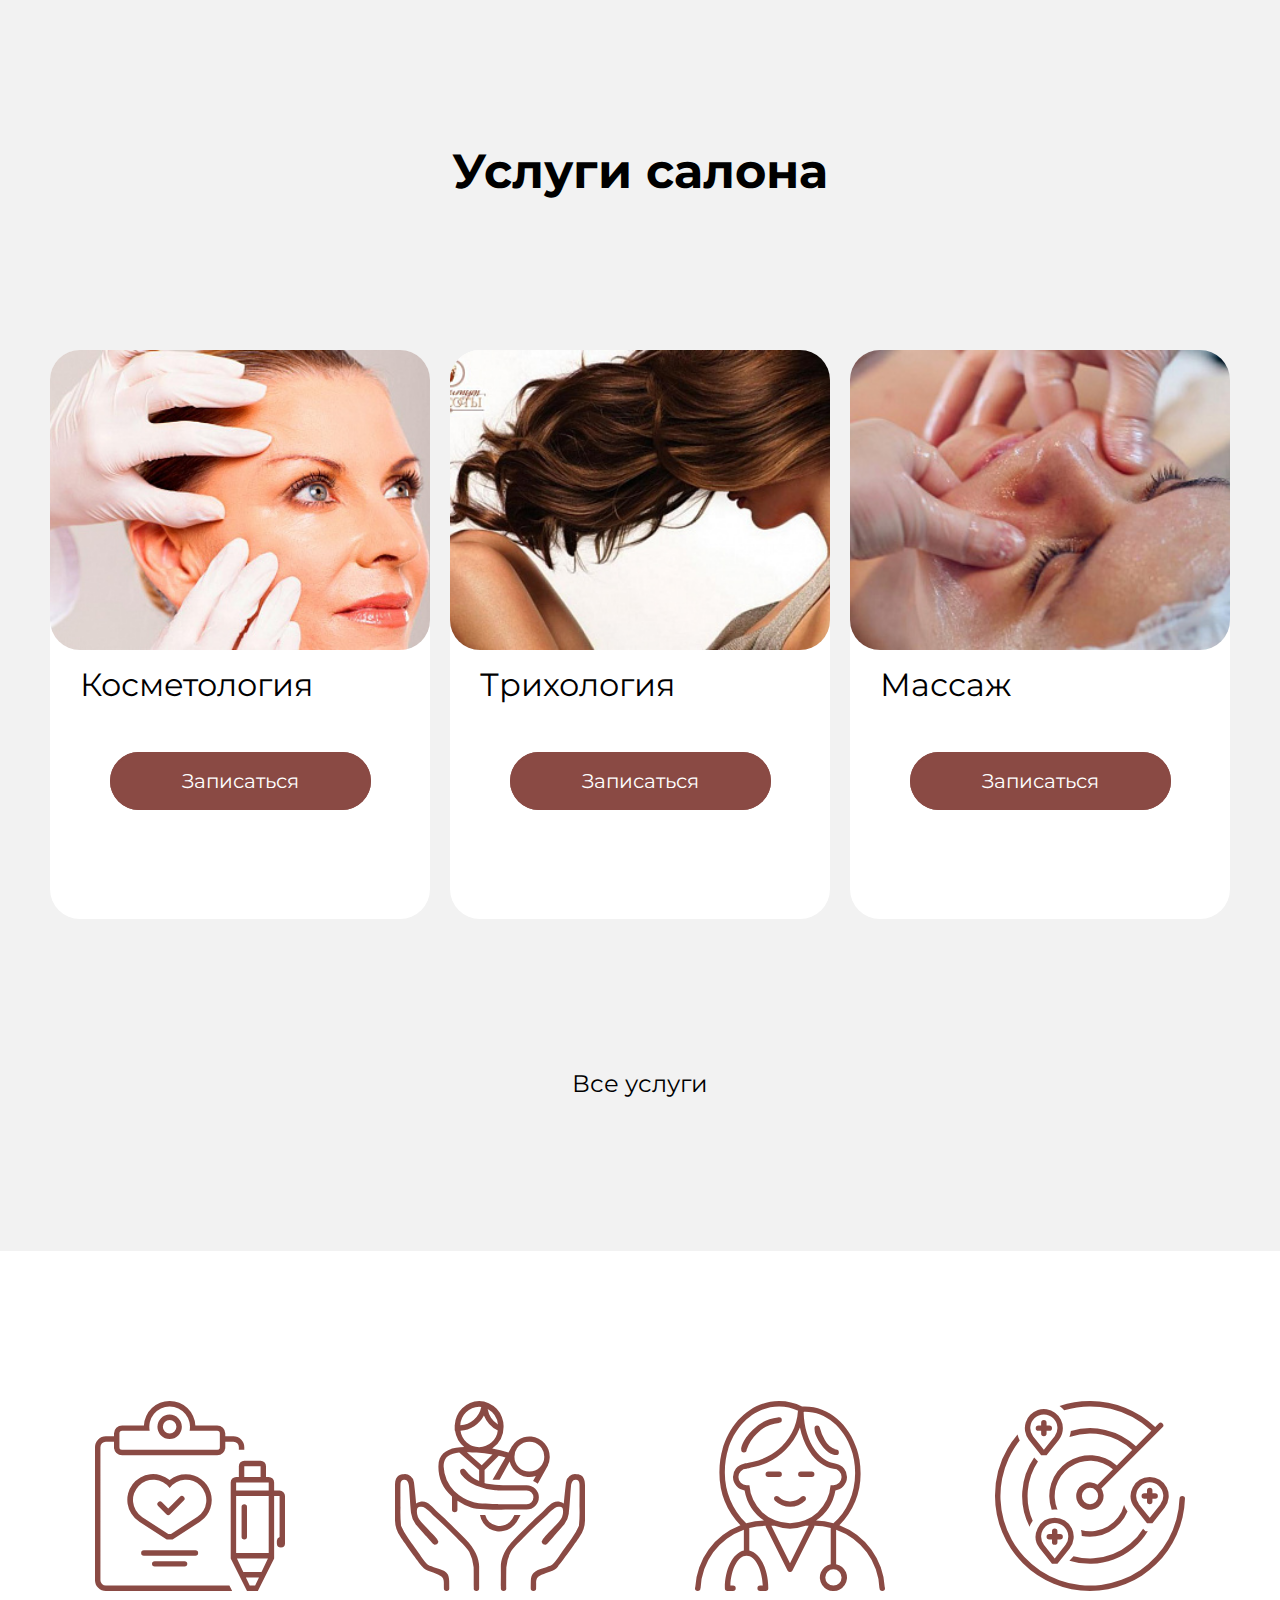
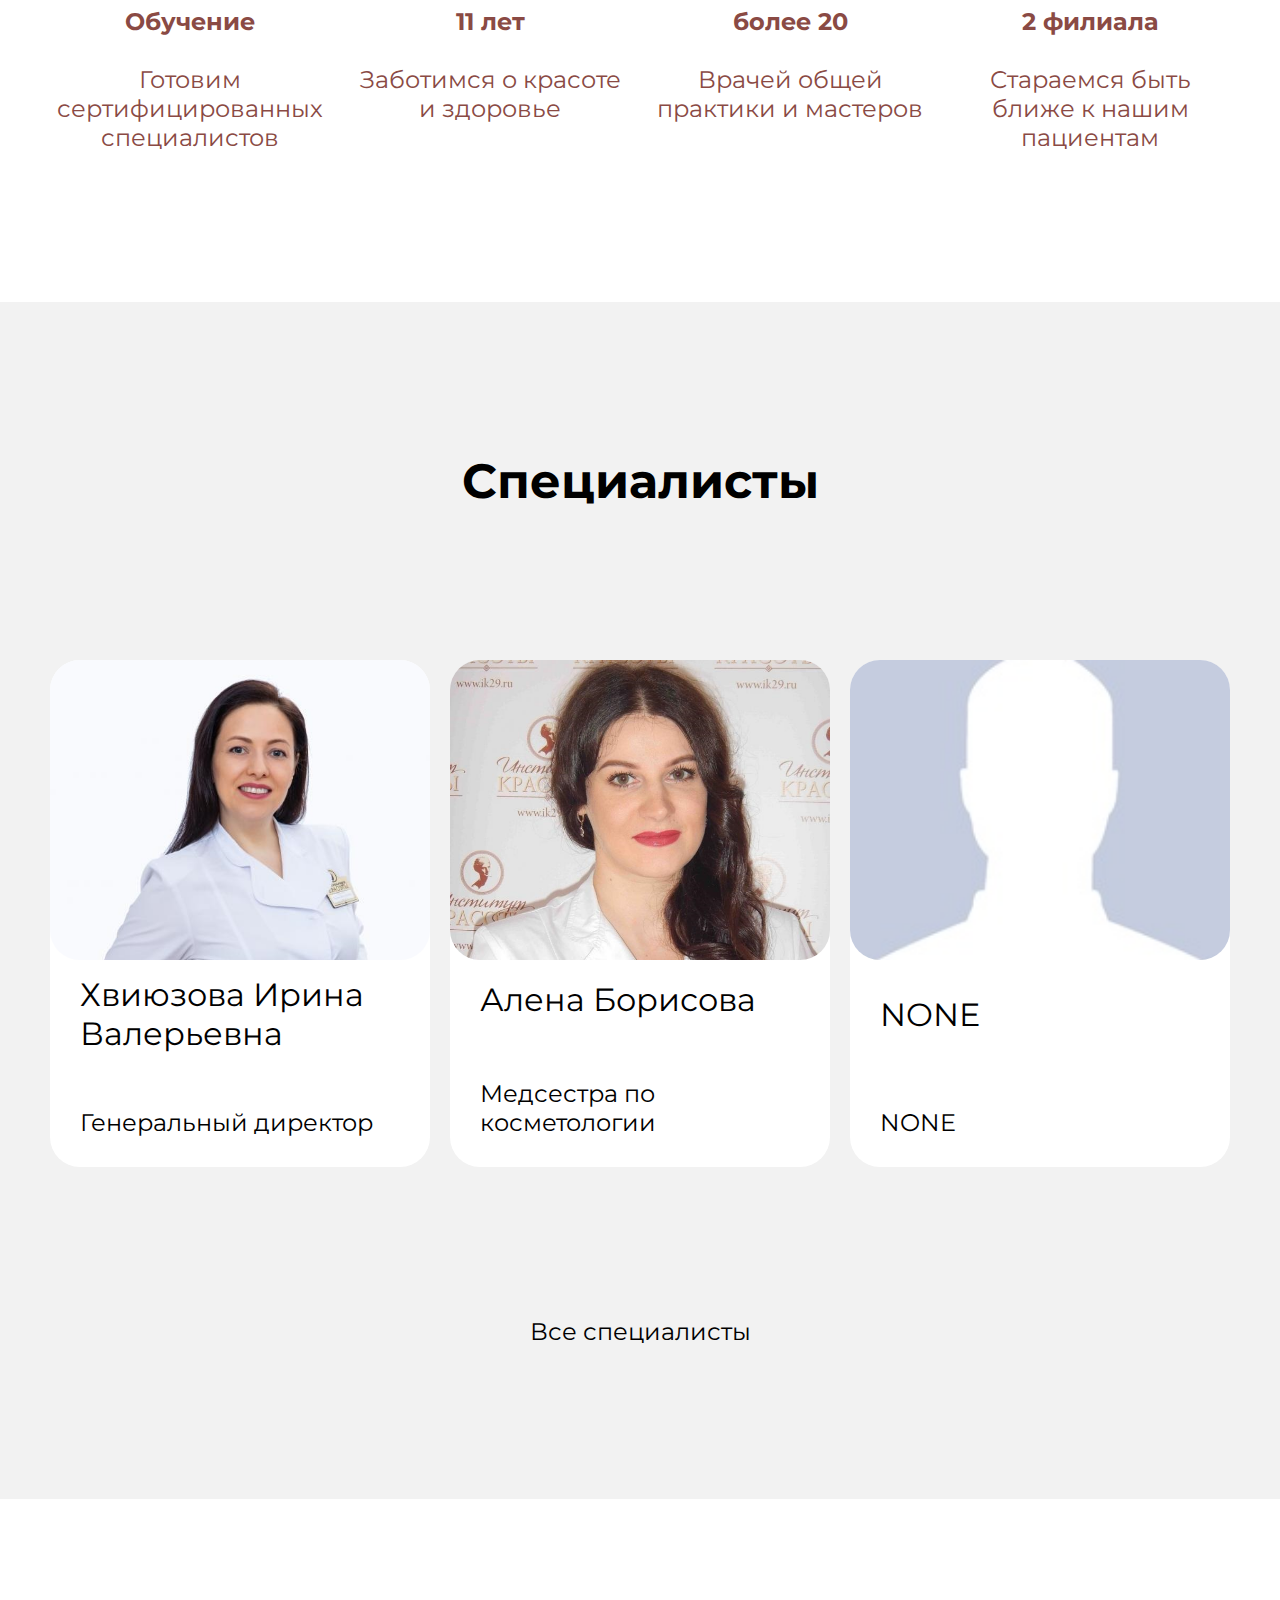
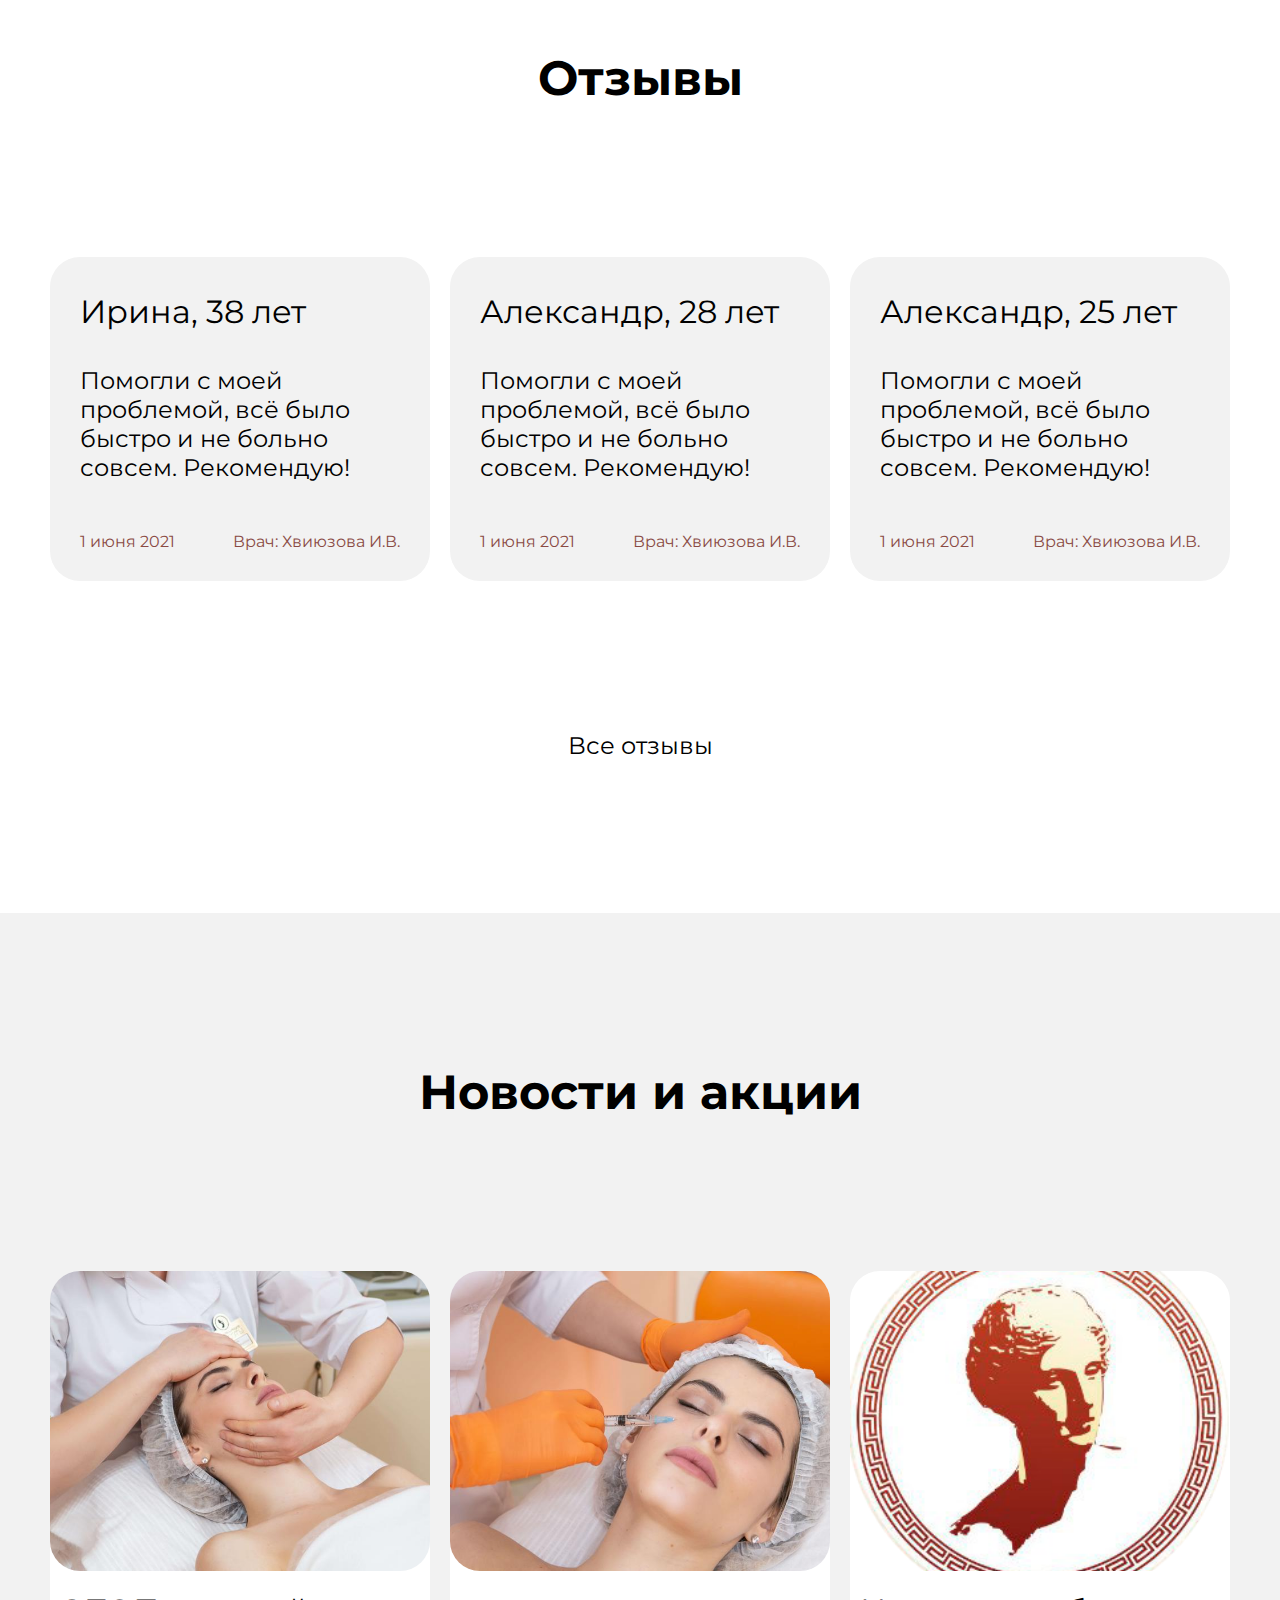
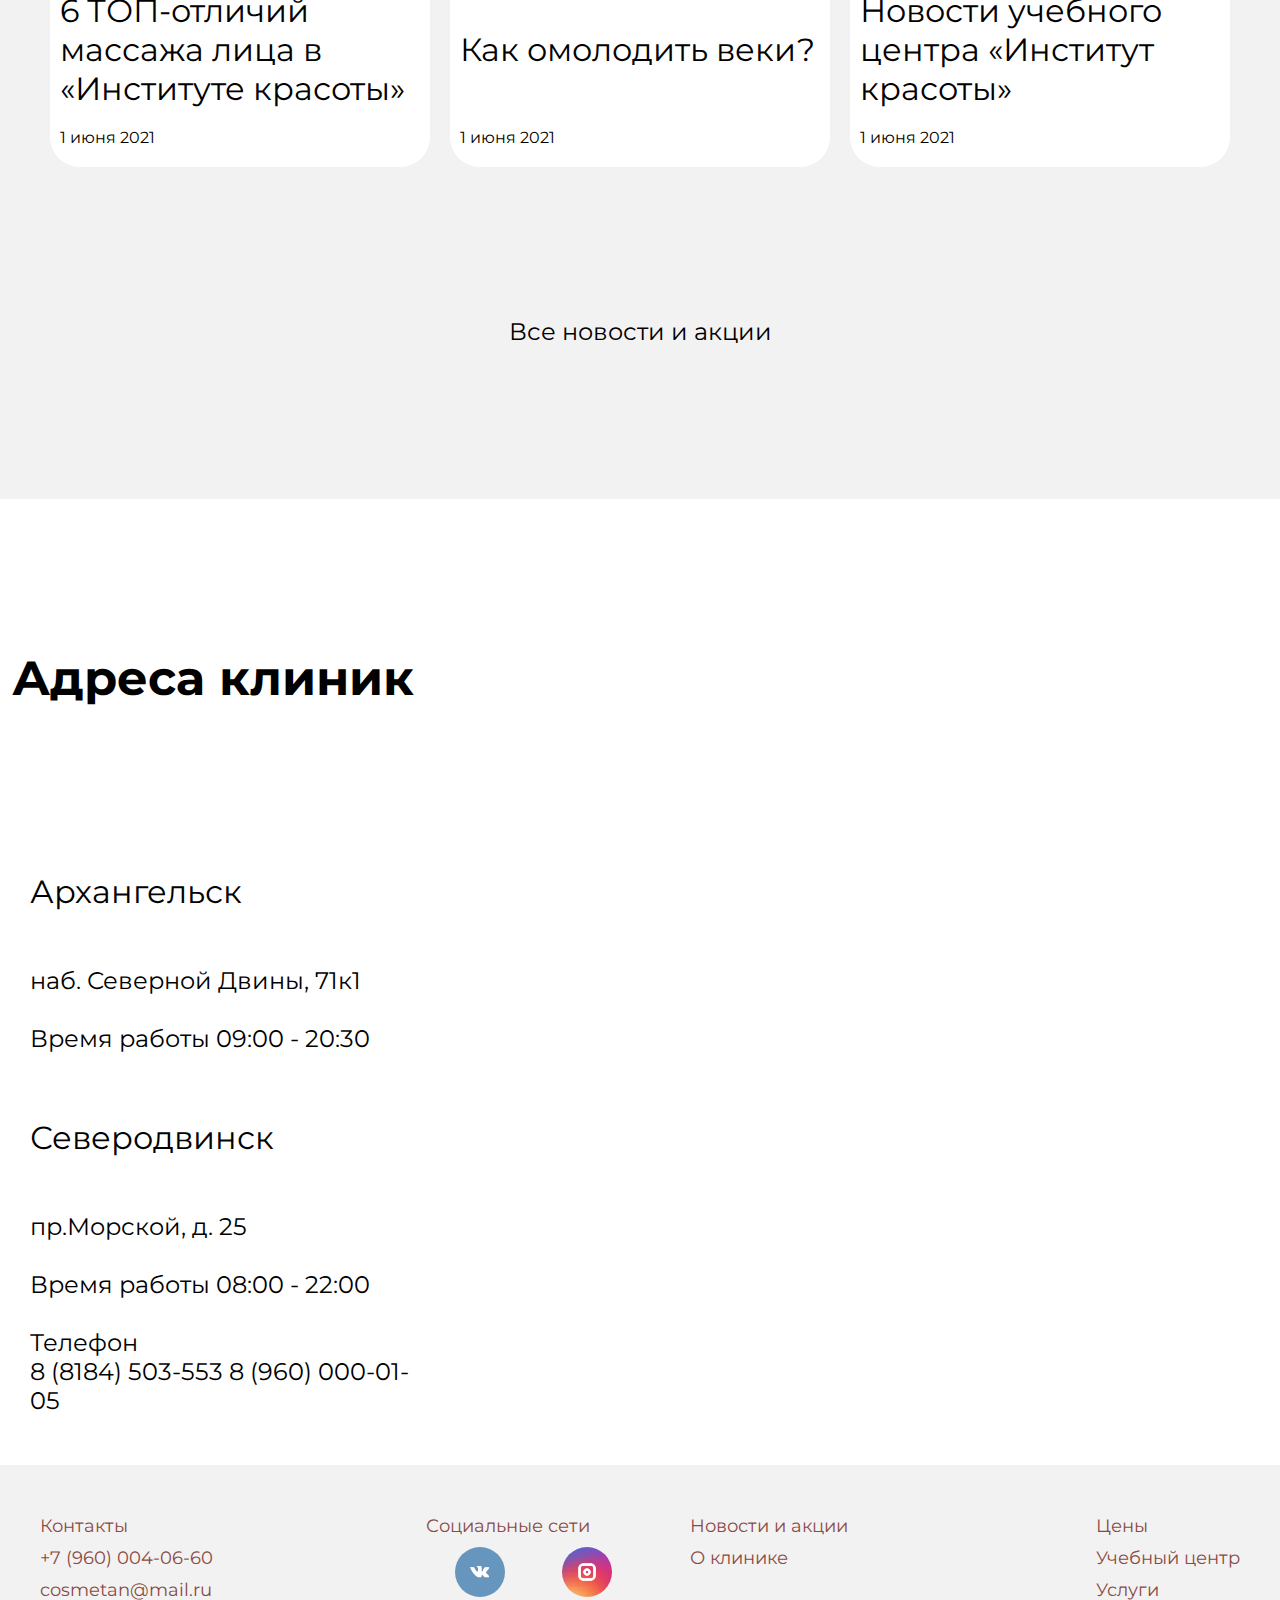
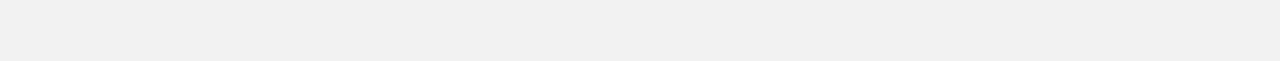
==== commit 8e696d82: "bugdix3" ====
--- a/index.html
+++ b/index.html
@@ -323,7 +323,7 @@
                             Время работы
                             08:00 - 22:00<br><br>
                             
-                            Телефон
+                            Телефон<br>
                             8 (8184) 503-553
                             8 (960) 000-01-05</p>
                     </div>
--- a/style.css
+++ b/style.css
@@ -328,6 +328,7 @@
 
 .adv-text{
     margin-top: 10px;
+
 }
 
 .card-p p{
@@ -422,14 +423,24 @@
     height: 100%;
 }
 
+.adr-text{
+    margin-top: 150px;
+    margin-bottom: 150px;
+}
 
 .adress .content{
     display: flex;
     justify-content: space-between;
+    padding: 0;
 }
 
 .adress p{
     padding-bottom: 0;
+}
+
+.card-h, .card-p p{
+    text-align: left;
+    padding-left: 160px;
 }
 
 footer{
@@ -499,7 +510,7 @@
         font-size: 18px;
     }
 
-    .adr-text, .adr-map{
+    .adr-text{
         margin-left: auto;
         margin-right: auto;
         margin-bottom: 50px;
@@ -510,6 +521,9 @@
     }
     .adr-map{
         width: 100%;
+    }
+    .card-h, .card-p p{
+    padding-left: 30px;
     }
 }
 
@@ -601,8 +615,11 @@
         width: 200px;
     }
     .content{
-        padding-left: 0;
-        padding-right: 0;
+        padding-left: 50px;
+        padding-right: 50px;
+    }
+    .content p{
+        font-size: 18px;
     }
     .adv{
         width: 100%;
@@ -637,15 +654,21 @@
 
 @media(max-width: 470px){
     h2{
-        font-size: 30px;
+        font-size: 20px;
     }
     h1{
-        font-size: 35px;
+        font-size: 25px;
+    }
+    p{
+        font-size: 15px;
     }
 }
 
 @media(max-width: 360px){
+    h2{
+        font-size: 15px;
+    }
     h1{
-        font-size: 23px;
+        font-size: 20px;
     }
 }